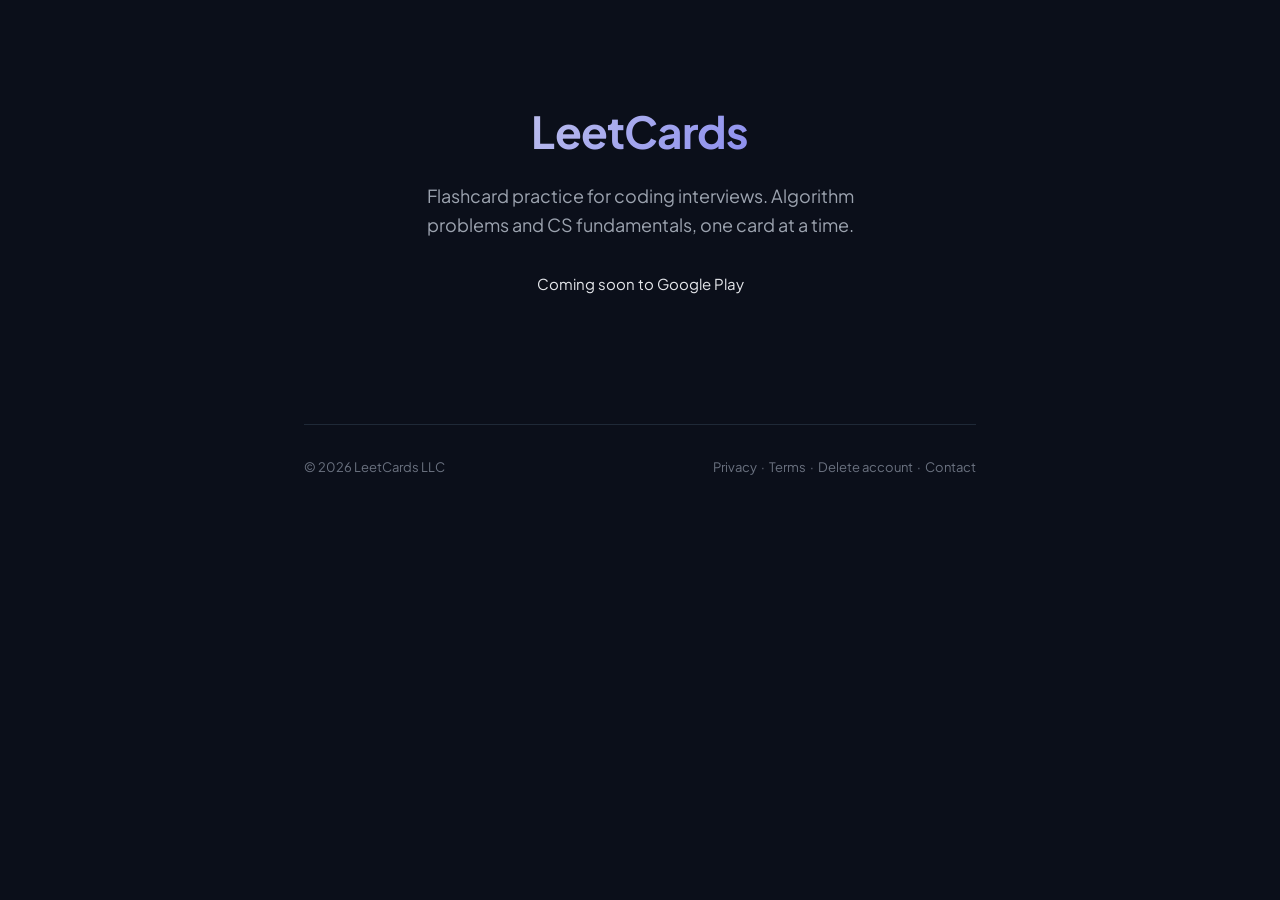
==== index.html @ 354cb997 "Initial landing site with privacy, terms, delete-account" ====
<!DOCTYPE html>
<html lang="en">
<head>
  <meta charset="UTF-8" />
  <meta name="viewport" content="width=device-width, initial-scale=1.0" />
  <title>LeetCards</title>
  <meta name="description" content="Flashcard-based practice for coding interviews. Coming soon to Google Play." />
  <link rel="preconnect" href="https://fonts.googleapis.com" />
  <link rel="preconnect" href="https://fonts.gstatic.com" crossorigin />
  <link href="https://fonts.googleapis.com/css2?family=Plus+Jakarta+Sans:wght@400;500;600;700;800&display=swap" rel="stylesheet" />
  <link rel="stylesheet" href="style.css" />
</head>
<body>
  <div class="container">
    <div class="hero">
      <h1>LeetCards</h1>
      <p>Flashcard practice for coding interviews. Algorithm problems and CS fundamentals, one card at a time.</p>
      <div class="links">
        <span>Coming soon to Google Play</span>
      </div>
    </div>

    <footer>
      <div>© 2026 LeetCards LLC</div>
      <div>
        <a href="/privacy">Privacy</a> &nbsp;·&nbsp;
        <a href="/terms">Terms</a> &nbsp;·&nbsp;
        <a href="/delete-account">Delete account</a> &nbsp;·&nbsp;
        <a href="mailto:support@leetcards.com">Contact</a>
      </div>
    </footer>
  </div>
</body>
</html>
---- style.css ----
:root {
  --bg: #0B0F1A;
  --surface: #111827;
  --border: #1F2937;
  --text: #E5E7EB;
  --text-muted: #9CA3AF;
  --text-soft: #6B7280;
  --primary: #6366F1;
  --primary-hover: #818CF8;
  --purple: #7C3AED;
}

* { box-sizing: border-box; }

html, body {
  margin: 0;
  padding: 0;
  background: var(--bg);
  color: var(--text);
  font-family: 'Plus Jakarta Sans', -apple-system, BlinkMacSystemFont, 'Segoe UI', sans-serif;
  font-size: 16px;
  line-height: 1.6;
  -webkit-font-smoothing: antialiased;
}

a {
  color: var(--primary);
  text-decoration: none;
  transition: color 0.15s;
}
a:hover { color: var(--primary-hover); }

.container {
  max-width: 720px;
  margin: 0 auto;
  padding: 32px 24px 96px;
}

header {
  display: flex;
  align-items: center;
  justify-content: space-between;
  padding: 24px 0 48px;
  border-bottom: 1px solid var(--border);
  margin-bottom: 48px;
}

.logo {
  display: flex;
  align-items: center;
  gap: 12px;
  font-weight: 700;
  font-size: 18px;
  color: var(--text);
}

.logo-mark {
  width: 32px;
  height: 32px;
  border-radius: 8px;
  background: linear-gradient(135deg, var(--primary), var(--purple));
  display: grid;
  place-items: center;
  color: white;
  font-weight: 800;
  font-size: 14px;
  letter-spacing: -0.02em;
}

nav {
  display: flex;
  gap: 24px;
  font-size: 14px;
}
nav a { color: var(--text-muted); }
nav a:hover { color: var(--text); }

h1 {
  font-size: 32px;
  font-weight: 700;
  letter-spacing: -0.02em;
  margin: 0 0 8px;
}

h2 {
  font-size: 20px;
  font-weight: 600;
  letter-spacing: -0.01em;
  margin: 40px 0 12px;
}

h3 {
  font-size: 16px;
  font-weight: 600;
  margin: 24px 0 8px;
}

p { margin: 0 0 16px; color: var(--text-muted); }
p.lead {
  color: var(--text);
  font-size: 17px;
}

ul, ol {
  color: var(--text-muted);
  padding-left: 24px;
}
li { margin-bottom: 6px; }

.meta {
  font-size: 13px;
  color: var(--text-soft);
  margin-bottom: 32px;
}

.callout {
  background: var(--surface);
  border: 1px solid var(--border);
  border-radius: 12px;
  padding: 20px 24px;
  margin: 24px 0;
}
.callout p:last-child { margin-bottom: 0; }

footer {
  margin-top: 96px;
  padding-top: 32px;
  border-top: 1px solid var(--border);
  font-size: 13px;
  color: var(--text-soft);
  display: flex;
  justify-content: space-between;
  flex-wrap: wrap;
  gap: 16px;
}
footer a { color: var(--text-soft); }
footer a:hover { color: var(--text-muted); }

.hero {
  text-align: center;
  padding: 64px 0 32px;
}
.hero h1 {
  font-size: 44px;
  background: linear-gradient(135deg, var(--text), var(--primary));
  -webkit-background-clip: text;
  background-clip: text;
  -webkit-text-fill-color: transparent;
  margin-bottom: 16px;
}
.hero p {
  font-size: 18px;
  color: var(--text-muted);
  max-width: 480px;
  margin: 0 auto 32px;
}
.hero .links {
  display: flex;
  gap: 24px;
  justify-content: center;
  font-size: 15px;
}

@media (max-width: 600px) {
  .container { padding: 20px 20px 64px; }
  header { padding: 16px 0 32px; margin-bottom: 32px; }
  h1 { font-size: 26px; }
  .hero h1 { font-size: 32px; }
  nav { gap: 16px; font-size: 13px; }
}
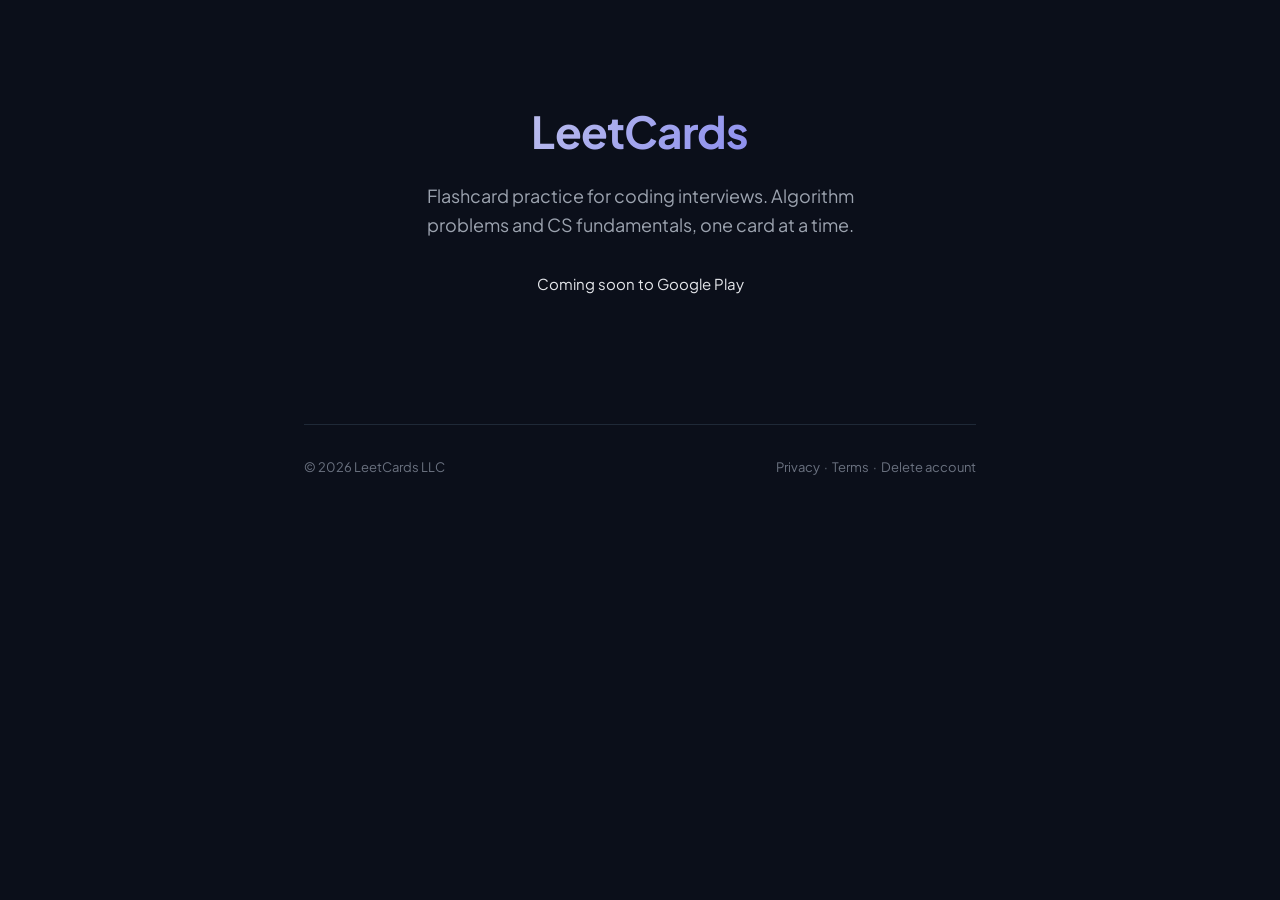
==== commit 170453c9: "Removing address and contact from pages." ====
--- a/index.html
+++ b/index.html
@@ -25,8 +25,7 @@
       <div>
         <a href="/privacy">Privacy</a> &nbsp;·&nbsp;
         <a href="/terms">Terms</a> &nbsp;·&nbsp;
-        <a href="/delete-account">Delete account</a> &nbsp;·&nbsp;
-        <a href="mailto:support@leetcards.com">Contact</a>
+        <a href="/delete-account">Delete account</a>
       </div>
     </footer>
   </div>
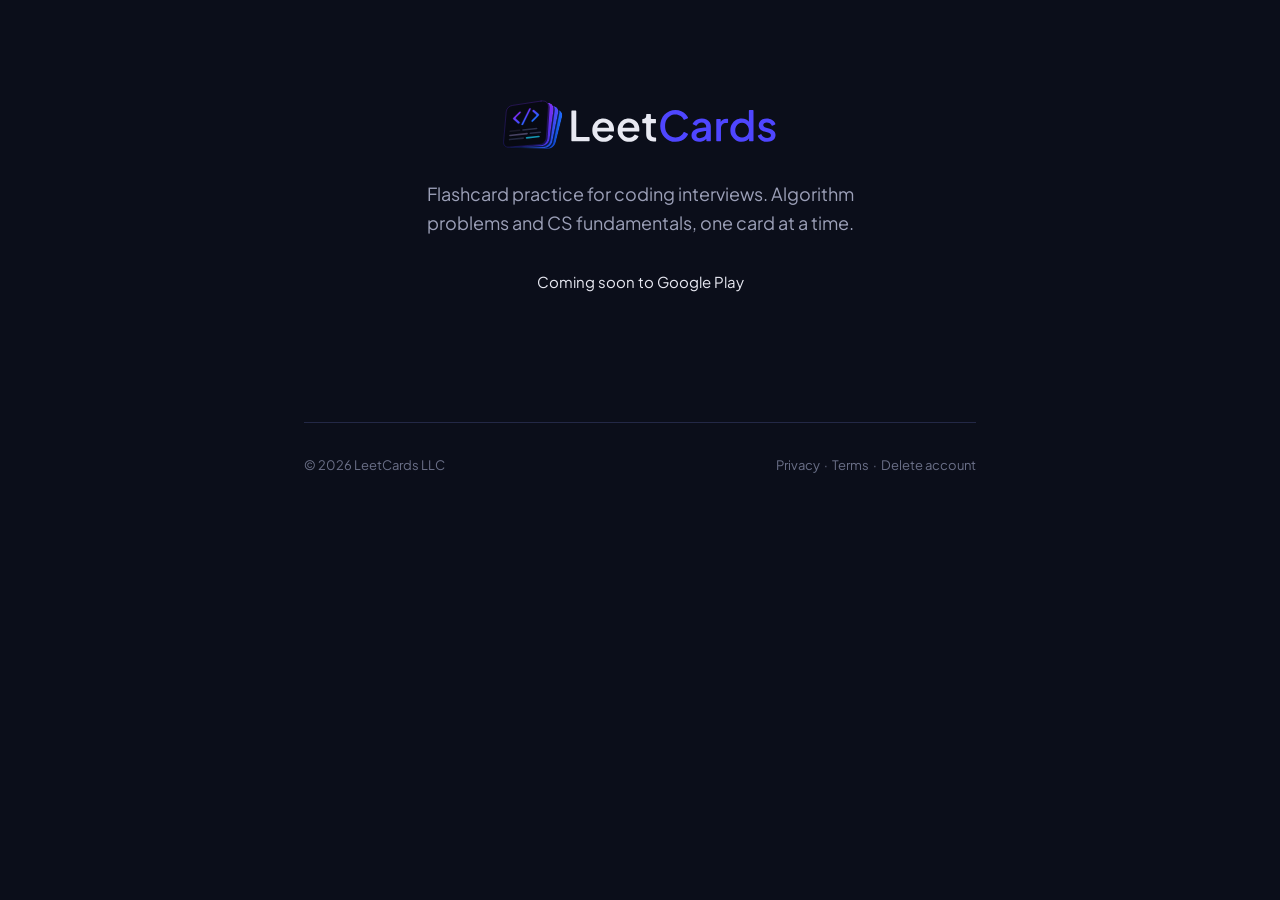
==== commit a04b688f: "Updating color scheme and logo." ====
--- a/index.html
+++ b/index.html
@@ -8,12 +8,13 @@
   <link rel="preconnect" href="https://fonts.googleapis.com" />
   <link rel="preconnect" href="https://fonts.gstatic.com" crossorigin />
   <link href="https://fonts.googleapis.com/css2?family=Plus+Jakarta+Sans:wght@400;500;600;700;800&display=swap" rel="stylesheet" />
+  <link rel="icon" href="/favicon.svg" type="image/svg+xml" />
   <link rel="stylesheet" href="style.css" />
 </head>
 <body>
   <div class="container">
     <div class="hero">
-      <h1>LeetCards</h1>
+      <h1><img class="hero-logo" src="/logo.svg" alt="LeetCards" /></h1>
       <p>Flashcard practice for coding interviews. Algorithm problems and CS fundamentals, one card at a time.</p>
       <div class="links">
         <span>Coming soon to Google Play</span>
--- a/style.css
+++ b/style.css
@@ -1,13 +1,15 @@
 :root {
-  --bg: #0B0F1A;
-  --surface: #111827;
-  --border: #1F2937;
-  --text: #E5E7EB;
-  --text-muted: #9CA3AF;
-  --text-soft: #6B7280;
-  --primary: #6366F1;
-  --primary-hover: #818CF8;
-  --purple: #7C3AED;
+  --bg: #0B0E1A;
+  --surface: #161A2C;
+  --surface-hi: #232846;
+  --border: #232846;
+  --text: #E8E9F2;
+  --text-muted: #9CA0B8;
+  --text-soft: #6B7088;
+  --primary: #4F46FF;
+  --primary-hover: #6E66FF;
+  --purple: #7B2FF7;
+  --blue: #1E6BFF;
 }
 
 * { box-sizing: border-box; }
@@ -58,13 +60,19 @@
   width: 32px;
   height: 32px;
   border-radius: 8px;
-  background: linear-gradient(135deg, var(--primary), var(--purple));
+  background: linear-gradient(135deg, var(--purple), var(--primary) 45%, var(--blue));
   display: grid;
   place-items: center;
   color: white;
   font-weight: 800;
   font-size: 14px;
   letter-spacing: -0.02em;
+}
+
+.logo-img {
+  height: 26px;
+  width: auto;
+  display: block;
 }
 
 nav {
@@ -140,9 +148,16 @@
   text-align: center;
   padding: 64px 0 32px;
 }
+.hero-logo {
+  height: 60px;
+  width: auto;
+  max-width: 100%;
+  margin: 0 auto 24px;
+  display: block;
+}
 .hero h1 {
   font-size: 44px;
-  background: linear-gradient(135deg, var(--text), var(--primary));
+  background: linear-gradient(135deg, var(--purple), var(--primary) 45%, var(--blue));
   -webkit-background-clip: text;
   background-clip: text;
   -webkit-text-fill-color: transparent;
@@ -166,5 +181,7 @@
   header { padding: 16px 0 32px; margin-bottom: 32px; }
   h1 { font-size: 26px; }
   .hero h1 { font-size: 32px; }
+  .hero-logo { height: 44px; }
+  .logo-img { height: 22px; }
   nav { gap: 16px; font-size: 13px; }
 }
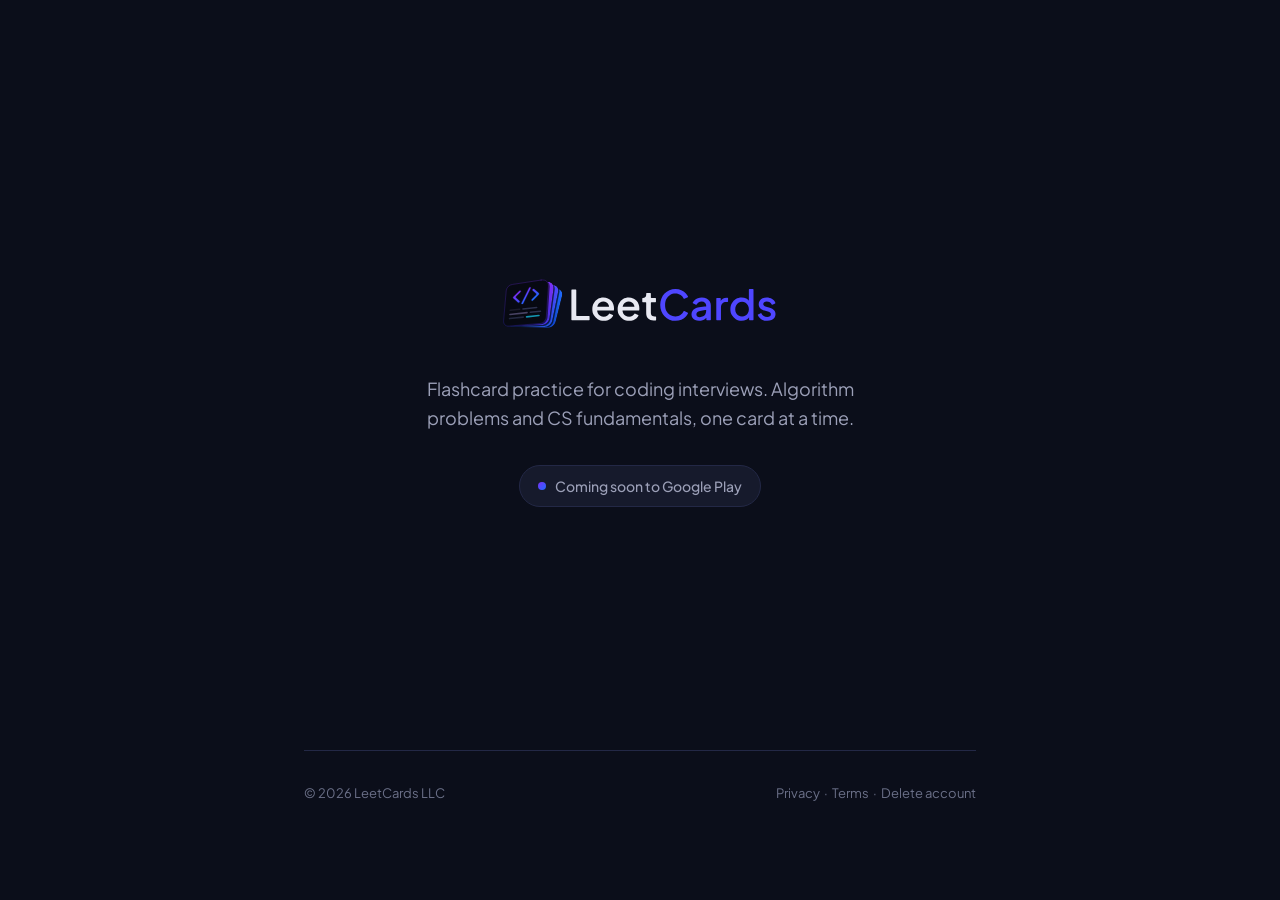
==== commit 0f37af67: "Updating structure." ====
--- a/index.html
+++ b/index.html
@@ -5,19 +5,29 @@
   <meta name="viewport" content="width=device-width, initial-scale=1.0" />
   <title>LeetCards</title>
   <meta name="description" content="Flashcard-based practice for coding interviews. Coming soon to Google Play." />
+  <meta name="theme-color" content="#0B0E1A" />
+  <link rel="canonical" href="https://leetcards.com/" />
+  <meta property="og:type" content="website" />
+  <meta property="og:site_name" content="LeetCards" />
+  <meta property="og:title" content="LeetCards" />
+  <meta property="og:description" content="Flashcard practice for coding interviews. Algorithm problems and CS fundamentals, one card at a time." />
+  <meta property="og:url" content="https://leetcards.com/" />
+  <meta name="twitter:card" content="summary" />
+  <meta name="twitter:title" content="LeetCards" />
+  <meta name="twitter:description" content="Flashcard practice for coding interviews. Algorithm problems and CS fundamentals, one card at a time." />
   <link rel="preconnect" href="https://fonts.googleapis.com" />
   <link rel="preconnect" href="https://fonts.gstatic.com" crossorigin />
   <link href="https://fonts.googleapis.com/css2?family=Plus+Jakarta+Sans:wght@400;500;600;700;800&display=swap" rel="stylesheet" />
-  <link rel="icon" href="/favicon.svg" type="image/svg+xml" />
-  <link rel="stylesheet" href="style.css" />
+  <link rel="icon" href="/assets/favicon.svg" type="image/svg+xml" />
+  <link rel="stylesheet" href="style.css?v=2" />
 </head>
-<body>
+<body class="landing">
   <div class="container">
     <div class="hero">
-      <h1><img class="hero-logo" src="/logo.svg" alt="LeetCards" /></h1>
+      <h1><img class="hero-logo" src="/assets/logo.svg" alt="LeetCards" width="273" height="60" /></h1>
       <p>Flashcard practice for coding interviews. Algorithm problems and CS fundamentals, one card at a time.</p>
       <div class="links">
-        <span>Coming soon to Google Play</span>
+        <span class="badge"><span class="badge-dot"></span>Coming soon to Google Play</span>
       </div>
     </div>
 
--- a/style.css
+++ b/style.css
@@ -70,7 +70,7 @@
 }
 
 .logo-img {
-  height: 26px;
+  height: 28px;
   width: auto;
   display: block;
 }
@@ -176,12 +176,48 @@
   font-size: 15px;
 }
 
+.badge {
+  display: inline-flex;
+  align-items: center;
+  gap: 9px;
+  padding: 9px 18px;
+  border-radius: 999px;
+  background: var(--surface);
+  border: 1px solid var(--border);
+  color: var(--text-muted);
+  font-size: 14px;
+  font-weight: 500;
+}
+.badge-dot {
+  width: 8px;
+  height: 8px;
+  border-radius: 50%;
+  background: linear-gradient(135deg, var(--purple), var(--blue));
+}
+
+/* Landing page: vertically center the hero, pin the footer to the bottom */
+body.landing .container {
+  min-height: 100vh;
+  display: flex;
+  flex-direction: column;
+}
+body.landing .hero {
+  flex: 1;
+  display: flex;
+  flex-direction: column;
+  justify-content: center;
+  padding: 32px 0;
+}
+body.landing footer {
+  margin-top: 0;
+}
+
 @media (max-width: 600px) {
   .container { padding: 20px 20px 64px; }
   header { padding: 16px 0 32px; margin-bottom: 32px; }
   h1 { font-size: 26px; }
   .hero h1 { font-size: 32px; }
   .hero-logo { height: 44px; }
-  .logo-img { height: 22px; }
+  .logo-img { height: 24px; }
   nav { gap: 16px; font-size: 13px; }
 }
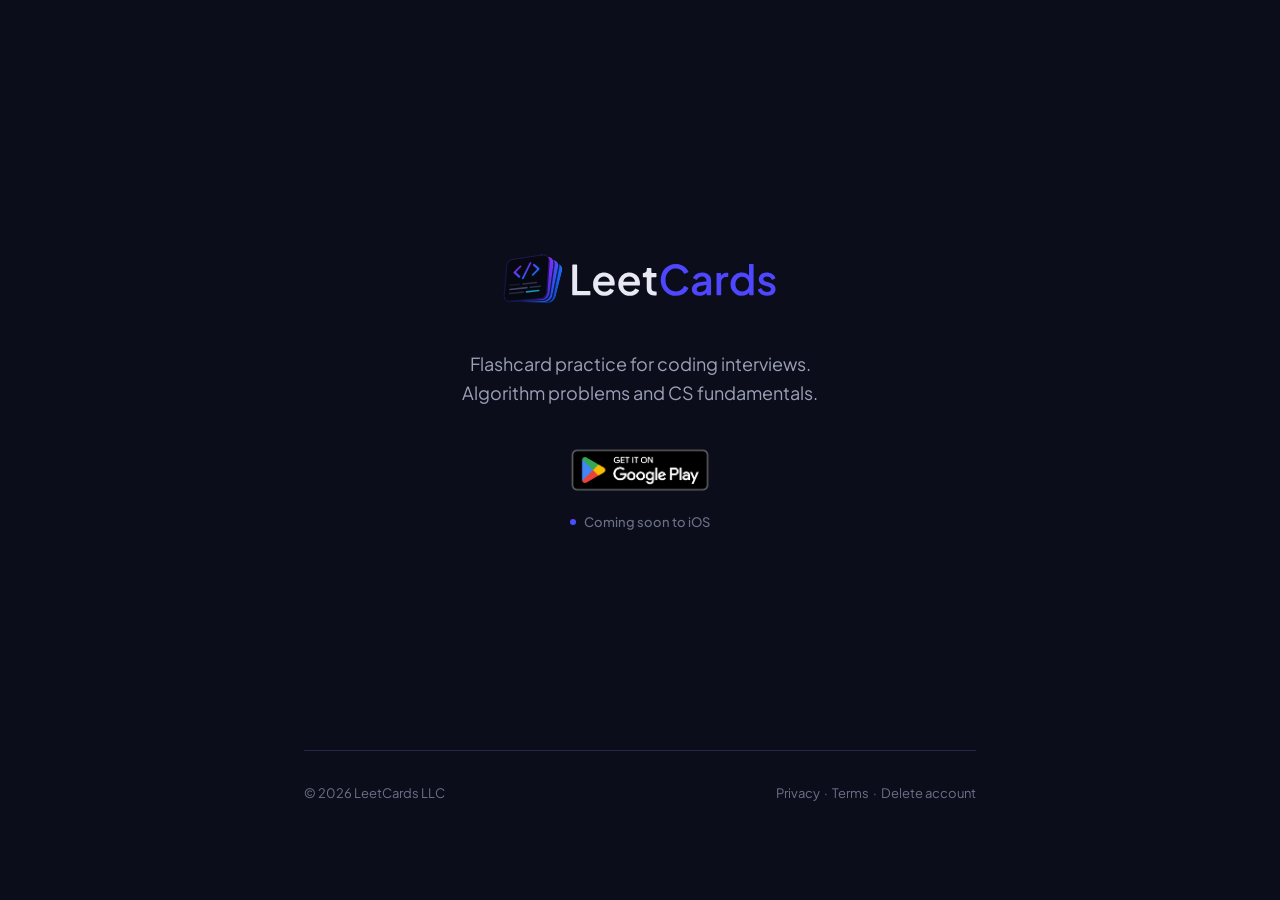
==== commit 0f8f8bf2: "Link to Google Play listing and add iOS coming soon note. - Replace "Coming soon to Google Play" pil" ====
--- a/index.html
+++ b/index.html
@@ -4,30 +4,33 @@
   <meta charset="UTF-8" />
   <meta name="viewport" content="width=device-width, initial-scale=1.0" />
   <title>LeetCards</title>
-  <meta name="description" content="Flashcard-based practice for coding interviews. Coming soon to Google Play." />
+  <meta name="description" content="Flashcard-based practice for coding interviews. Available now on Google Play, coming soon to iOS." />
   <meta name="theme-color" content="#0B0E1A" />
   <link rel="canonical" href="https://leetcards.com/" />
   <meta property="og:type" content="website" />
   <meta property="og:site_name" content="LeetCards" />
   <meta property="og:title" content="LeetCards" />
-  <meta property="og:description" content="Flashcard practice for coding interviews. Algorithm problems and CS fundamentals, one card at a time." />
+  <meta property="og:description" content="Flashcard practice for coding interviews. Algorithm problems and CS fundamentals." />
   <meta property="og:url" content="https://leetcards.com/" />
   <meta name="twitter:card" content="summary" />
   <meta name="twitter:title" content="LeetCards" />
-  <meta name="twitter:description" content="Flashcard practice for coding interviews. Algorithm problems and CS fundamentals, one card at a time." />
+  <meta name="twitter:description" content="Flashcard practice for coding interviews. Algorithm problems and CS fundamentals." />
   <link rel="preconnect" href="https://fonts.googleapis.com" />
   <link rel="preconnect" href="https://fonts.gstatic.com" crossorigin />
   <link href="https://fonts.googleapis.com/css2?family=Plus+Jakarta+Sans:wght@400;500;600;700;800&display=swap" rel="stylesheet" />
   <link rel="icon" href="/assets/favicon.svg" type="image/svg+xml" />
-  <link rel="stylesheet" href="style.css?v=2" />
+  <link rel="stylesheet" href="style.css?v=3" />
 </head>
 <body class="landing">
   <div class="container">
     <div class="hero">
       <h1><img class="hero-logo" src="/assets/logo.svg" alt="LeetCards" width="273" height="60" /></h1>
-      <p>Flashcard practice for coding interviews. Algorithm problems and CS fundamentals, one card at a time.</p>
+      <p>Flashcard practice for coding interviews.<br />Algorithm problems and CS fundamentals.</p>
       <div class="links">
-        <span class="badge"><span class="badge-dot"></span>Coming soon to Google Play</span>
+        <a class="store-badge" href="https://play.google.com/store/apps/details?id=com.leetcards.app" target="_blank" rel="noopener">
+          <img src="/assets/google-play-badge.png" alt="Get it on Google Play" width="155" height="60" />
+        </a>
+        <span class="coming-soon"><span class="coming-soon-dot"></span>Coming soon to iOS</span>
       </div>
     </div>
 
--- a/style.css
+++ b/style.css
@@ -171,26 +171,36 @@
 }
 .hero .links {
   display: flex;
-  gap: 24px;
+  flex-direction: column;
+  gap: 12px;
   justify-content: center;
+  align-items: center;
   font-size: 15px;
 }
 
-.badge {
+/* Official Google Play badge; the PNG includes Google's required clear space */
+.store-badge {
+  display: block;
+  line-height: 0;
+  transition: opacity 0.15s;
+}
+.store-badge:hover { opacity: 0.85; }
+.store-badge img {
+  height: 60px;
+  width: auto;
+}
+
+.coming-soon {
   display: inline-flex;
   align-items: center;
-  gap: 9px;
-  padding: 9px 18px;
-  border-radius: 999px;
-  background: var(--surface);
-  border: 1px solid var(--border);
-  color: var(--text-muted);
-  font-size: 14px;
+  gap: 8px;
+  color: var(--text-soft);
+  font-size: 13px;
   font-weight: 500;
 }
-.badge-dot {
-  width: 8px;
-  height: 8px;
+.coming-soon-dot {
+  width: 6px;
+  height: 6px;
   border-radius: 50%;
   background: linear-gradient(135deg, var(--purple), var(--blue));
 }
